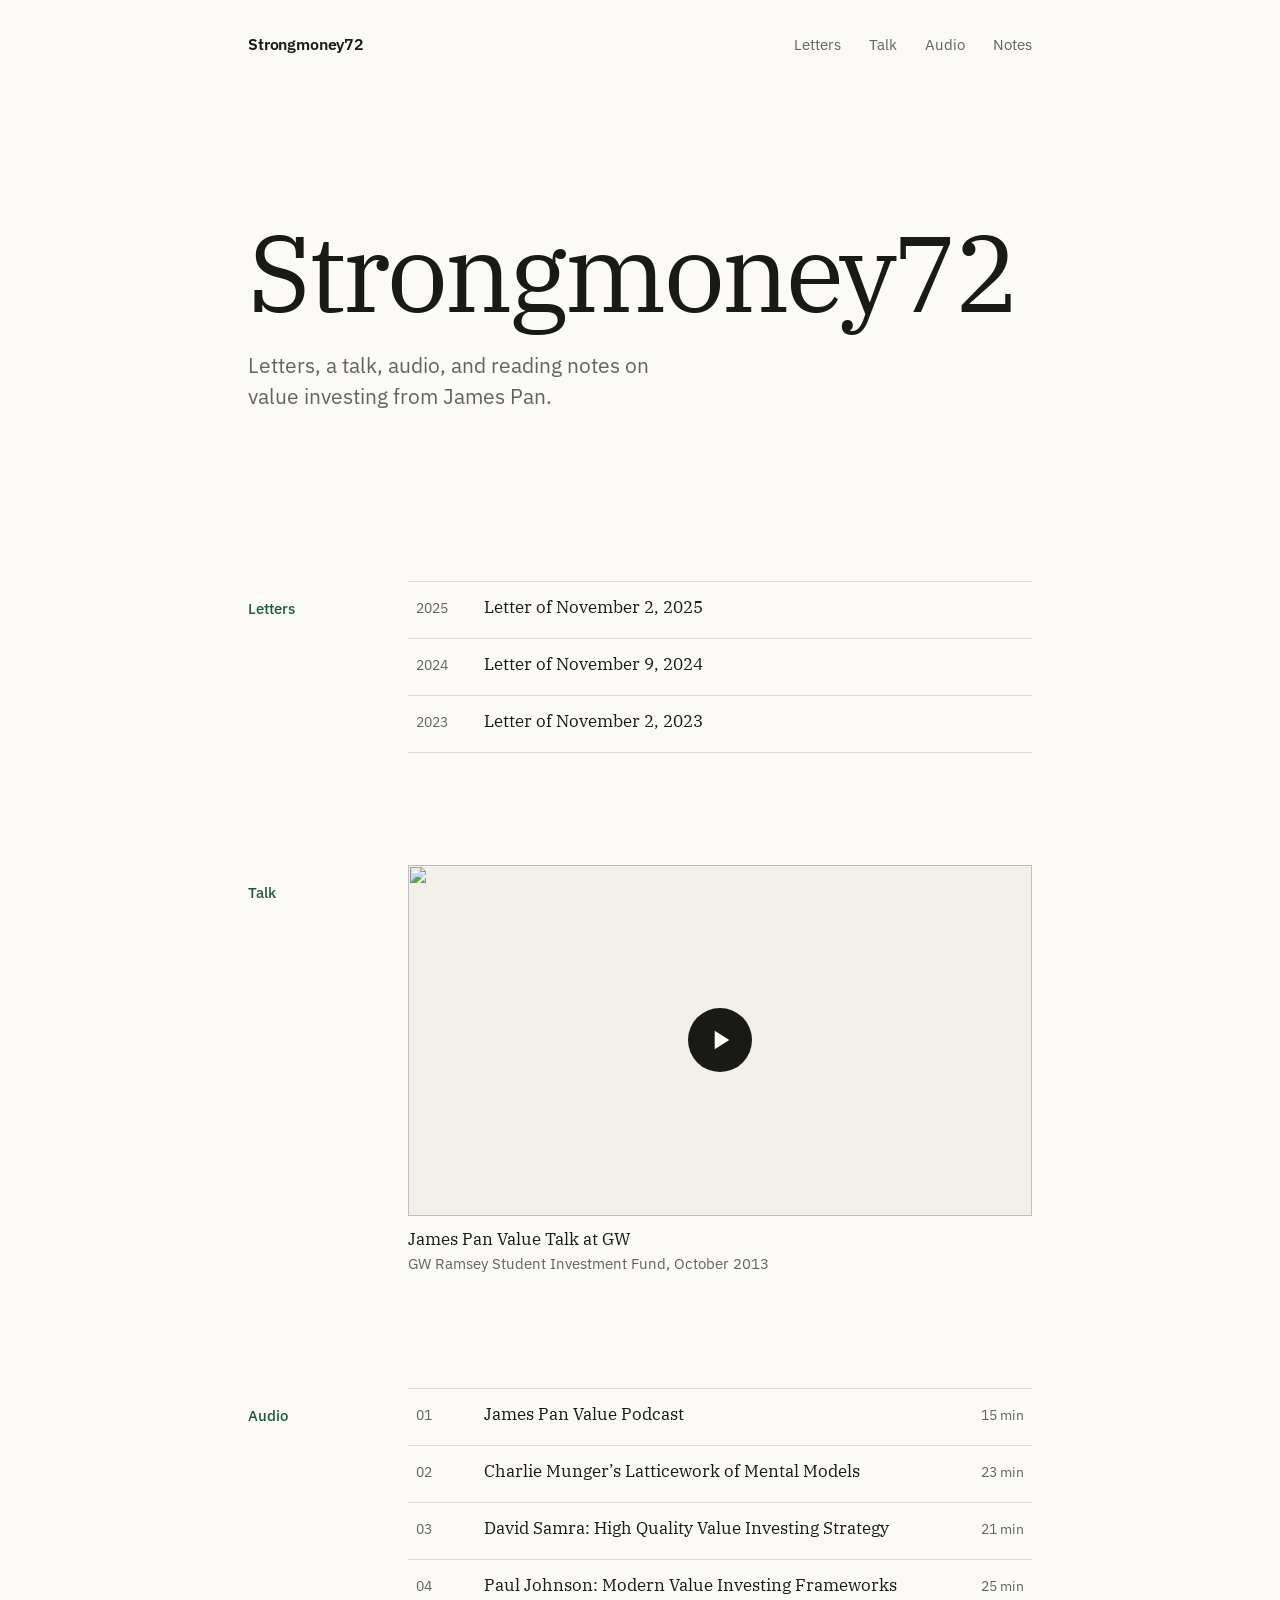
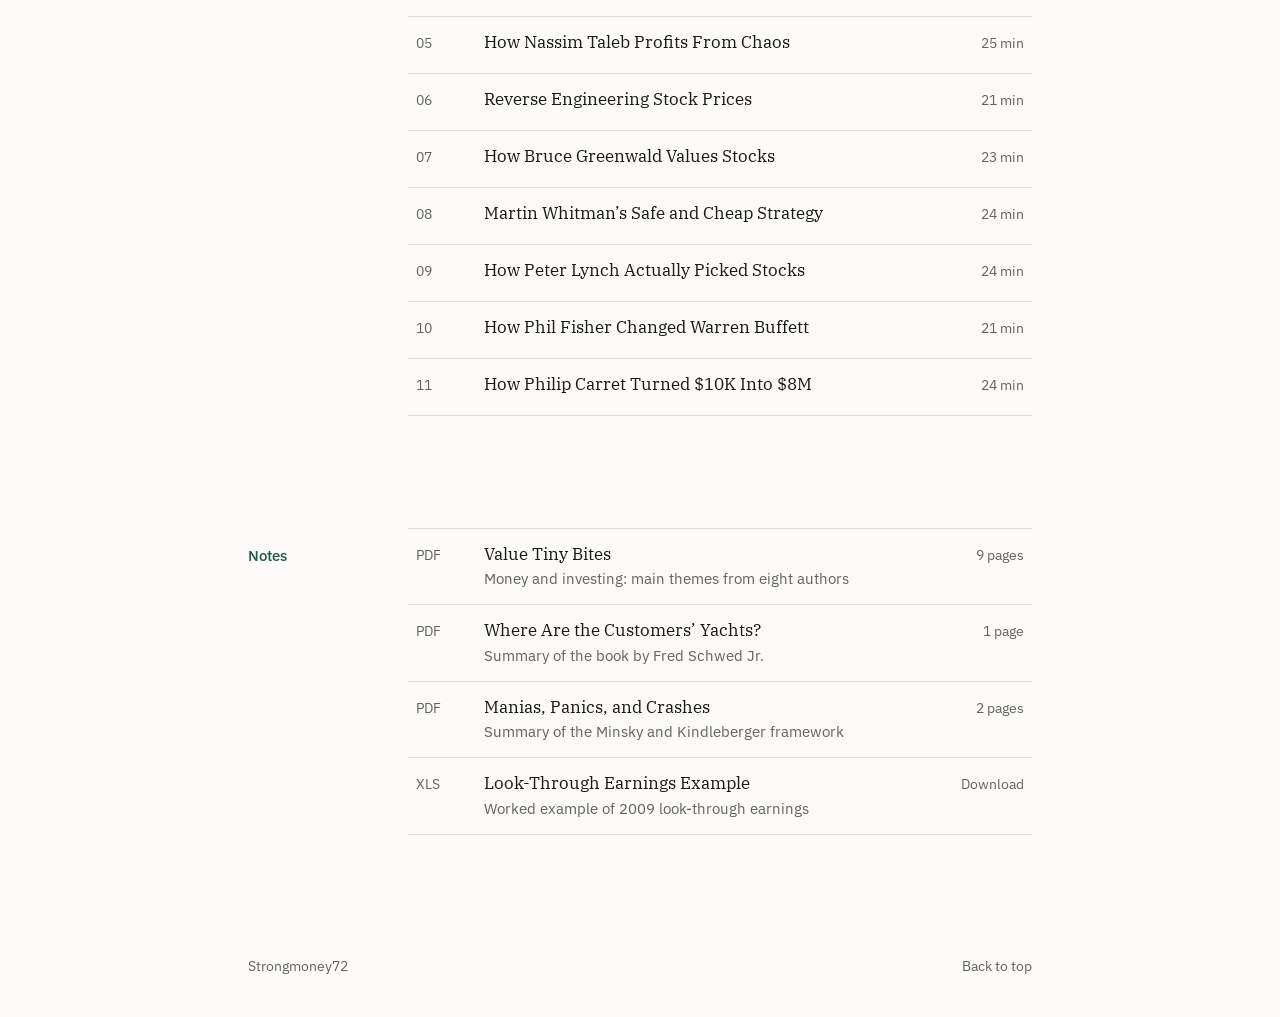
==== index.html @ 0101af50 "feat: rebuild Strongmoney72 as a static site Replaces the Wix site with plain HTML, CSS and JS. Lett" ====
<!doctype html>
<html lang="en">
<head>
  <meta charset="utf-8">
  <meta name="viewport" content="width=device-width, initial-scale=1">
  <title>Strongmoney72 | James Pan on value investing</title>
  <meta name="description" content="Letters, a talk, audio, and reading notes on value investing from James Pan.">
  <meta property="og:title" content="Strongmoney72">
  <meta property="og:description" content="Letters, a talk, audio, and reading notes on value investing from James Pan.">
  <meta property="og:type" content="website">
  <meta property="og:url" content="https://www.strongmoney72.com/">
  <link rel="icon" href="favicon.svg" type="image/svg+xml">
  <link rel="preconnect" href="https://fonts.googleapis.com">
  <link rel="preconnect" href="https://fonts.gstatic.com" crossorigin>
  <link rel="stylesheet" href="https://fonts.googleapis.com/css2?family=IBM+Plex+Sans:wght@400;500;600&family=IBM+Plex+Serif:wght@400;500&display=swap">
  <link rel="stylesheet" href="styles.css">
</head>
<body>
  <a class="skip" href="#main">Skip to content</a>

  <header class="site-header wrap">
    <a class="wordmark" href="#top">Strongmoney72</a>
    <nav aria-label="Sections">
      <a href="#letters">Letters</a>
      <a href="#talk">Talk</a>
      <a href="#audio">Audio</a>
      <a href="#notes">Notes</a>
    </nav>
  </header>

  <main id="main">
    <section class="hero wrap" id="top">
      <h1>Strongmoney72</h1>
      <p class="lede">Letters, a talk, audio, and reading notes on value investing from James Pan.</p>
    </section>

    <section class="section wrap" id="letters" aria-labelledby="letters-h">
      <h2 id="letters-h">Letters</h2>
      <ul class="rows">
        <li><a class="row" href="letters/2025.html">
          <span class="row-lead">2025</span>
          <span class="row-title">Letter of November 2, 2025</span>
        </a></li>
        <li><a class="row" href="letters/2024.html">
          <span class="row-lead">2024</span>
          <span class="row-title">Letter of November 9, 2024</span>
        </a></li>
        <li><a class="row" href="letters/2023.html">
          <span class="row-lead">2023</span>
          <span class="row-title">Letter of November 2, 2023</span>
        </a></li>
      </ul>
    </section>

    <section class="section wrap" id="talk" aria-labelledby="talk-h">
      <h2 id="talk-h">Talk</h2>
      <div class="talk">
        <a class="video" id="video" href="https://www.youtube.com/watch?v=S6ahjNIXH8g" aria-label="Play James Pan Value Talk at GW">
          <img src="https://i.ytimg.com/vi/S6ahjNIXH8g/hqdefault.jpg" alt="" width="480" height="360" loading="lazy">
          <span class="video-play" aria-hidden="true"><svg viewBox="0 0 24 24"><path d="M8 5v14l11-7z"/></svg></span>
        </a>
        <p class="caption"><strong>James Pan Value Talk at GW</strong><br>GW Ramsey Student Investment Fund, October 2013</p>
      </div>
    </section>

    <section class="section wrap" id="audio" aria-labelledby="audio-h">
      <h2 id="audio-h">Audio</h2>
      <ol class="rows tracks">
        <li><a class="row track" href="audio/james-pan-value-podcast.m4a"><span class="row-lead" aria-hidden="true">01</span><span class="row-title">James Pan Value Podcast</span><span class="row-meta">15 min</span></a></li>
        <li><a class="row track" href="audio/charlie-munger-latticework.m4a"><span class="row-lead" aria-hidden="true">02</span><span class="row-title">Charlie Munger’s Latticework of Mental Models</span><span class="row-meta">23 min</span></a></li>
        <li><a class="row track" href="audio/david-samra-high-quality-value.m4a"><span class="row-lead" aria-hidden="true">03</span><span class="row-title">David Samra: High Quality Value Investing Strategy</span><span class="row-meta">21 min</span></a></li>
        <li><a class="row track" href="audio/paul-johnson-modern-value.m4a"><span class="row-lead" aria-hidden="true">04</span><span class="row-title">Paul Johnson: Modern Value Investing Frameworks</span><span class="row-meta">25 min</span></a></li>
        <li><a class="row track" href="audio/nassim-taleb-profits-from-chaos.m4a"><span class="row-lead" aria-hidden="true">05</span><span class="row-title">How Nassim Taleb Profits From Chaos</span><span class="row-meta">25 min</span></a></li>
        <li><a class="row track" href="audio/reverse-engineering-stock-prices.m4a"><span class="row-lead" aria-hidden="true">06</span><span class="row-title">Reverse Engineering Stock Prices</span><span class="row-meta">21 min</span></a></li>
        <li><a class="row track" href="audio/bruce-greenwald-values-stocks.m4a"><span class="row-lead" aria-hidden="true">07</span><span class="row-title">How Bruce Greenwald Values Stocks</span><span class="row-meta">23 min</span></a></li>
        <li><a class="row track" href="audio/martin-whitman-safe-and-cheap.m4a"><span class="row-lead" aria-hidden="true">08</span><span class="row-title">Martin Whitman’s Safe and Cheap Strategy</span><span class="row-meta">24 min</span></a></li>
        <li><a class="row track" href="audio/peter-lynch-picked-stocks.m4a"><span class="row-lead" aria-hidden="true">09</span><span class="row-title">How Peter Lynch Actually Picked Stocks</span><span class="row-meta">24 min</span></a></li>
        <li><a class="row track" href="audio/phil-fisher-changed-buffett.m4a"><span class="row-lead" aria-hidden="true">10</span><span class="row-title">How Phil Fisher Changed Warren Buffett</span><span class="row-meta">21 min</span></a></li>
        <li><a class="row track" href="audio/philip-carret-10k-to-8m.m4a"><span class="row-lead" aria-hidden="true">11</span><span class="row-title">How Philip Carret Turned $10K Into $8M</span><span class="row-meta">24 min</span></a></li>
      </ol>
    </section>

    <section class="section wrap" id="notes" aria-labelledby="notes-h">
      <h2 id="notes-h">Notes</h2>
      <ul class="rows">
        <li><a class="row" href="docs/value-tiny-bites.pdf">
          <span class="row-lead">PDF</span>
          <span class="row-title">Value Tiny Bites<small>Money and investing: main themes from eight authors</small></span>
          <span class="row-meta">9 pages</span>
        </a></li>
        <li><a class="row" href="docs/customers-yachts-summary.pdf">
          <span class="row-lead">PDF</span>
          <span class="row-title">Where Are the Customers’ Yachts?<small>Summary of the book by Fred Schwed Jr.</small></span>
          <span class="row-meta">1 page</span>
        </a></li>
        <li><a class="row" href="docs/manias-panics-summary.pdf">
          <span class="row-lead">PDF</span>
          <span class="row-title">Manias, Panics, and Crashes<small>Summary of the Minsky and Kindleberger framework</small></span>
          <span class="row-meta">2 pages</span>
        </a></li>
        <li><a class="row" href="docs/look-through-earnings-example.xls" download>
          <span class="row-lead">XLS</span>
          <span class="row-title">Look-Through Earnings Example<small>Worked example of 2009 look-through earnings</small></span>
          <span class="row-meta">Download</span>
        </a></li>
      </ul>
    </section>
  </main>

  <footer class="site-footer wrap">
    <span>Strongmoney72</span>
    <a href="#top">Back to top</a>
  </footer>

  <div class="player" id="player" hidden role="region" aria-label="Audio player">
    <div class="player-inner wrap">
      <button class="play" id="play" type="button" aria-label="Pause">
        <svg class="icon-pause" viewBox="0 0 24 24" aria-hidden="true"><path d="M7 5h4v14H7zM13 5h4v14h-4z"/></svg>
        <svg class="icon-play" viewBox="0 0 24 24" aria-hidden="true"><path d="M8 5v14l11-7z"/></svg>
      </button>
      <div class="now">
        <p class="now-title" id="now-title" aria-live="polite"></p>
        <div class="scrub">
          <span id="elapsed">0:00</span>
          <input id="seek" type="range" min="0" max="100" value="0" step="1" aria-label="Seek">
          <span id="total">0:00</span>
        </div>
      </div>
      <button class="speed" id="speed" type="button" aria-label="Playback speed 1x">1×</button>
    </div>
    <audio id="audio-el" preload="metadata"></audio>
  </div>

  <script src="app.js" defer></script>
</body>
</html>
---- styles.css ----
:root {
  --paper: #fbfaf6;
  --ink: #191a17;
  --muted: #62635c;
  --rule: #dddbd2;
  --accent: #1d5a42;
  --hover: #f1efe7;
  --serif: "IBM Plex Serif", Georgia, serif;
  --sans: "IBM Plex Sans", system-ui, sans-serif;
  --gutter: clamp(16px, 5vw, 48px);
  --player-h: 0px;
  color-scheme: light dark;
}

@media (prefers-color-scheme: dark) {
  :root {
    --paper: #141512;
    --ink: #eeede6;
    --muted: #a5a59b;
    --rule: #30312c;
    --accent: #7fc8a6;
    --hover: #1e1f1b;
  }
}

*, *::before, *::after { box-sizing: border-box; }

html { scroll-behavior: smooth; scroll-padding-top: 24px; -webkit-text-size-adjust: 100%; }

body {
  margin: 0;
  padding-bottom: var(--player-h);
  background: var(--paper);
  color: var(--ink);
  font: 400 1rem/1.6 var(--sans);
  -webkit-font-smoothing: antialiased;
}

a { color: inherit; text-decoration: none; }
ul, ol { list-style: none; margin: 0; padding: 0; }
h1, h2, p { margin: 0; }

:focus-visible { outline: 2px solid var(--accent); outline-offset: 2px; }

.wrap { width: 100%; max-width: 880px; margin-inline: auto; padding-inline: var(--gutter); }

.skip {
  position: absolute;
  left: 16px;
  top: -64px;
  padding: 8px 16px;
  background: var(--ink);
  color: var(--paper);
  z-index: 30;
}
.skip:focus { top: 16px; }

.site-header {
  display: flex;
  align-items: center;
  justify-content: space-between;
  gap: 16px;
  padding-block: 20px;
}

.wordmark { font-weight: 600; letter-spacing: -0.01em; padding-block: 12px; }

.site-header nav { display: flex; gap: clamp(12px, 3vw, 28px); }
.site-header nav a {
  padding-block: 12px;
  color: var(--muted);
  font-size: 0.9375rem;
  transition: color 150ms ease-out;
}
.site-header nav a:hover { color: var(--ink); }

.hero { padding-block: clamp(56px, 12vw, 128px) clamp(56px, 10vw, 112px); }

.hero h1 {
  font: 400 clamp(2.75rem, 11.5vw, 6.75rem)/1 var(--serif);
  letter-spacing: -0.035em;
}

.lede {
  max-width: 34ch;
  margin-top: 24px;
  color: var(--muted);
  font-size: clamp(1.125rem, 2.4vw, 1.3125rem);
  line-height: 1.5;
}

.section {
  display: grid;
  gap: 16px;
  padding-block: 40px;
}

.section h2 {
  color: var(--accent);
  font: 500 0.9375rem/1.4 var(--sans);
}

@media (min-width: 768px) {
  .section { grid-template-columns: 128px minmax(0, 1fr); gap: 32px; padding-block: 56px; }
  .section h2 { padding-top: 17px; }
}

.rows { border-top: 1px solid var(--rule); }
.rows li { border-bottom: 1px solid var(--rule); }

.row {
  display: grid;
  grid-template-columns: 44px minmax(0, 1fr);
  column-gap: 8px;
  align-items: baseline;
  min-height: 56px;
  padding: 14px 8px;
  transition: background-color 150ms ease-out;
}
.row:hover { background: var(--hover); }

.row-lead { color: var(--muted); font-size: 0.875rem; font-variant-numeric: tabular-nums; }

.row-title { font: 400 1.0625rem/1.4 var(--serif); }
.row-title small {
  display: block;
  margin-top: 2px;
  color: var(--muted);
  font: 400 0.9375rem/1.45 var(--sans);
}

.row-meta {
  grid-column: 2;
  color: var(--muted);
  font-size: 0.875rem;
  font-variant-numeric: tabular-nums;
}

@media (min-width: 640px) {
  .row { grid-template-columns: 52px minmax(0, 1fr) auto; column-gap: 16px; }
  .row-meta { grid-column: 3; white-space: nowrap; }
}

.track[aria-current="true"] .row-title,
.track[aria-current="true"] .row-lead { color: var(--accent); }

.video {
  position: relative;
  display: block;
  aspect-ratio: 16 / 9;
  overflow: hidden;
  background: var(--hover);
}
.video img, .video iframe { display: block; width: 100%; height: 100%; border: 0; object-fit: cover; }

.video-play {
  position: absolute;
  inset: 0;
  display: grid;
  place-items: center;
}
.video-play svg {
  width: 64px;
  height: 64px;
  padding: 16px;
  border-radius: 50%;
  background: #191a17;
  fill: #fbfaf6;
  transition: opacity 150ms ease-out;
}
.video:hover .video-play svg { opacity: 0.85; }

.caption { margin-top: 12px; color: var(--muted); font-size: 0.9375rem; }
.caption strong { color: var(--ink); font: 400 1.0625rem/1.4 var(--serif); }

.site-footer {
  display: flex;
  justify-content: space-between;
  gap: 16px;
  margin-top: 40px;
  padding-block: 24px 40px;
  color: var(--muted);
  font-size: 0.875rem;
}
.site-footer a { padding-block: 12px; margin-block: -12px; }
.site-footer a:hover { color: var(--ink); }

.player {
  position: fixed;
  inset: auto 0 0;
  z-index: 20;
  background: var(--paper);
  border-top: 1px solid var(--rule);
  padding-bottom: env(safe-area-inset-bottom);
}

.player-inner { display: flex; align-items: center; gap: 12px; padding-block: 10px; }

.play, .speed {
  flex: none;
  height: 44px;
  border: 0;
  cursor: pointer;
  font: 500 0.875rem var(--sans);
  font-variant-numeric: tabular-nums;
  transition: opacity 150ms ease-out;
}
.play:hover, .speed:hover { opacity: 0.8; }

.play {
  display: grid;
  place-items: center;
  width: 44px;
  border-radius: 50%;
  background: var(--ink);
  color: var(--paper);
}
.play svg { width: 22px; height: 22px; fill: currentColor; }
.play .icon-play { display: none; }
.play[data-paused="true"] .icon-play { display: block; }
.play[data-paused="true"] .icon-pause { display: none; }

.speed { min-width: 48px; background: none; color: var(--ink); }

.now { flex: 1; min-width: 0; }
.now-title {
  overflow: hidden;
  font: 400 0.9375rem/1.4 var(--serif);
  white-space: nowrap;
  text-overflow: ellipsis;
}
.now-title.error { color: var(--muted); font-family: var(--sans); white-space: normal; }

.scrub {
  display: flex;
  align-items: center;
  gap: 8px;
  color: var(--muted);
  font-size: 0.75rem;
  font-variant-numeric: tabular-nums;
}
.scrub input { flex: 1; min-width: 0; height: 20px; margin: 0; accent-color: var(--accent); cursor: pointer; }

@media (prefers-reduced-motion: reduce) {
  html { scroll-behavior: auto; }
  * { transition: none !important; }
}

.letter { max-width: 680px; margin-inline: auto; padding-block: 24px 40px; font: 400 1.0625rem/1.7 var(--serif); }
.letter p, .letter ul, .letter blockquote { margin: 0 0 1.1em; }
.letter ul { padding-left: 1.25em; list-style: disc; }
.letter a { color: var(--accent); text-decoration: underline; text-underline-offset: 2px; overflow-wrap: anywhere; }
.letter h2 { margin: 2em 0 0.75em; font: 500 1.25rem/1.35 var(--serif); }
.letter h3 { margin: 2em 0 0.75em; font: italic 400 1.1875rem/1.35 var(--serif); }
.letter strong { font-weight: 500; }
.letter sup { line-height: 0; font: 400 0.75em var(--sans); }
.letter .item { padding-left: 1.5em; text-indent: -1.5em; }
.letter .sub { padding-left: 1.5em; }
.letter blockquote { padding-left: 1em; border-left: 2px solid var(--rule); color: var(--muted); }

.letterhead { margin-bottom: 2.5em; padding-bottom: 1.5em; border-bottom: 1px solid var(--rule); font-family: var(--sans); }
.letterhead h1 { font: 400 clamp(1.75rem, 6vw, 2.25rem)/1.2 var(--serif); letter-spacing: -0.02em; }
.letter .letterhead p { margin: 4px 0 0; color: var(--muted); font-size: 0.9375rem; }

.sign { margin-top: 2em; }

.table-wrap { margin: 0 0 1.5em; overflow-x: auto; }
.letter table { width: 100%; border-collapse: collapse; font: 400 0.9375rem/1.4 var(--sans); font-variant-numeric: tabular-nums; }
.letter th, .letter td { padding: 8px 12px 8px 0; border-bottom: 1px solid var(--rule); text-align: right; vertical-align: bottom; }
.letter th { font-weight: 500; }
.letter th:first-child, .letter td:first-child { text-align: left; }
.letter table.wide { min-width: 620px; }
.letter table.wide td:last-child, .letter table.wide th:last-child { padding-left: 12px; text-align: left; }
.letter table.narrow { max-width: 440px; }

.footnotes { margin-top: 2.5em; padding-top: 1.25em; border-top: 1px solid var(--rule); color: var(--muted); font: 400 0.875rem/1.6 var(--sans); }
.footnotes p { margin-bottom: 0.6em; }

.site-footer span { display: flex; flex-wrap: wrap; gap: 16px; }
.site-footer span a:hover { color: var(--ink); }
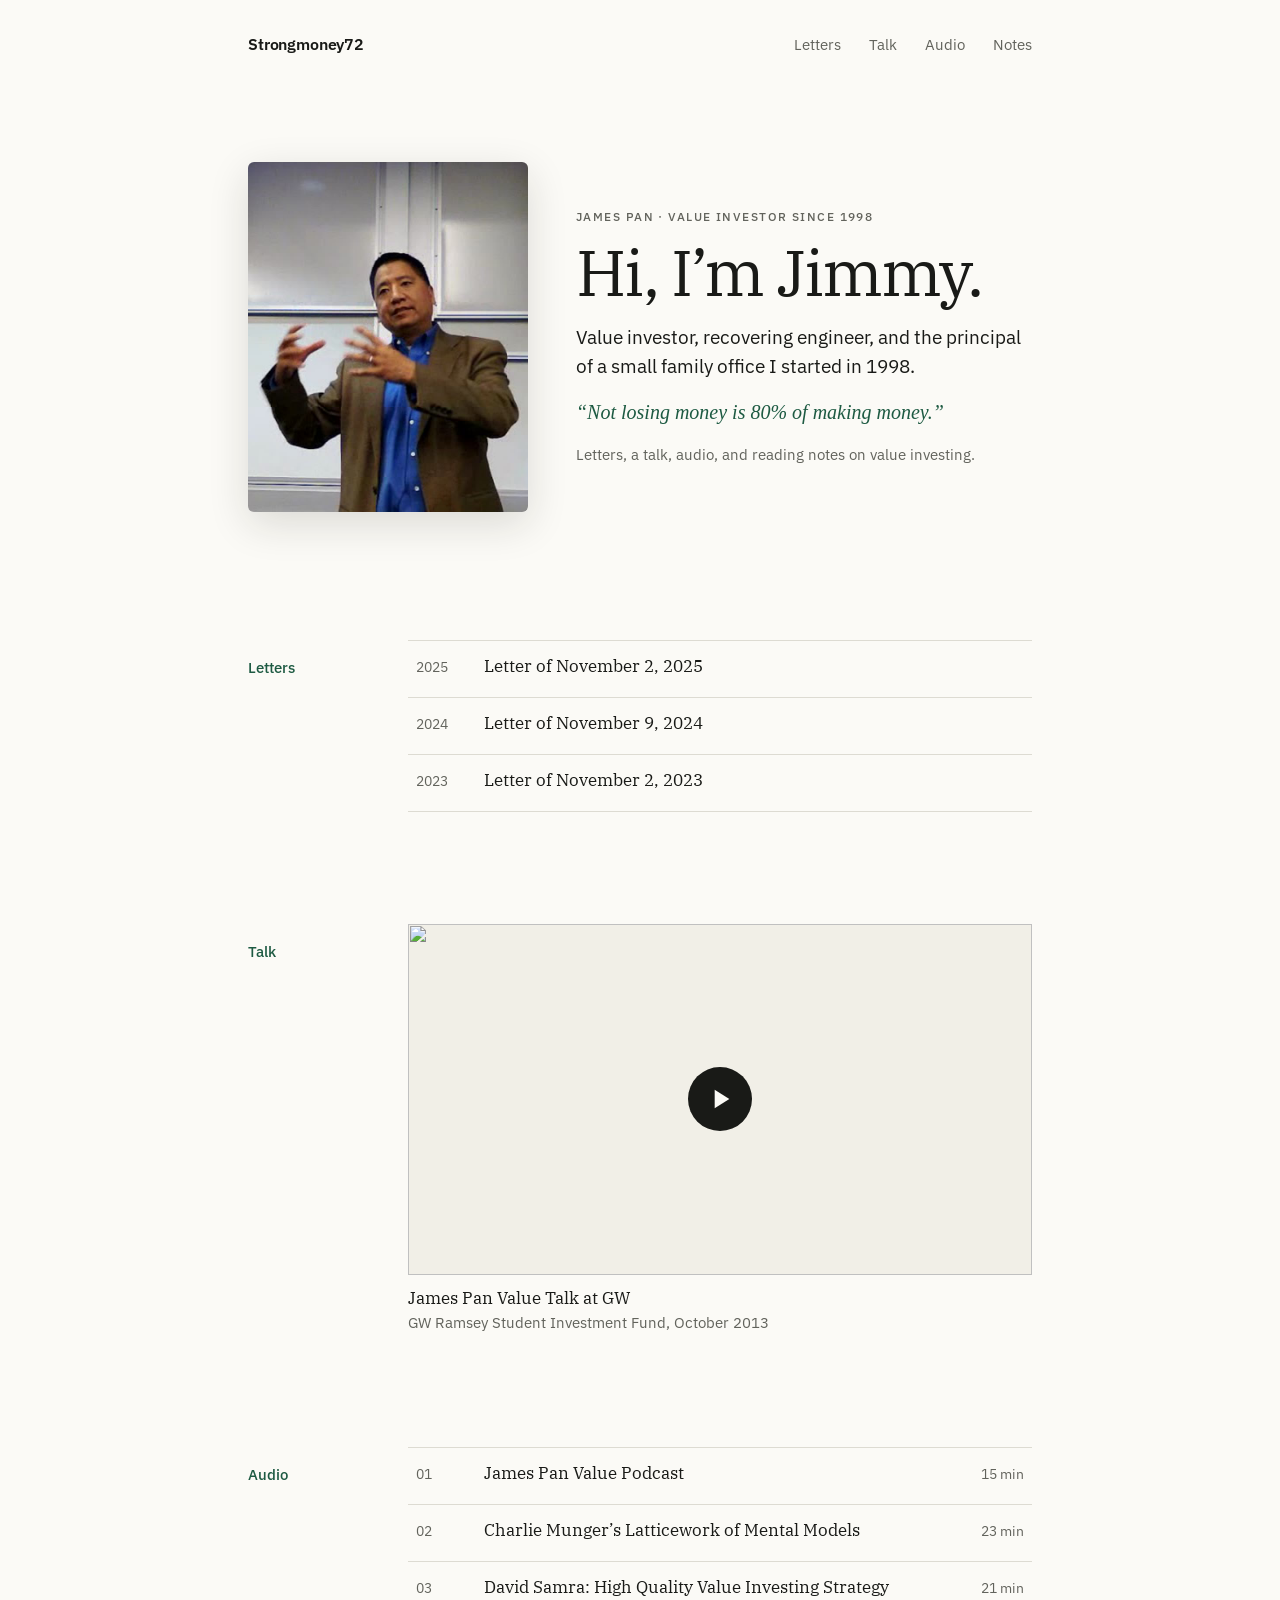
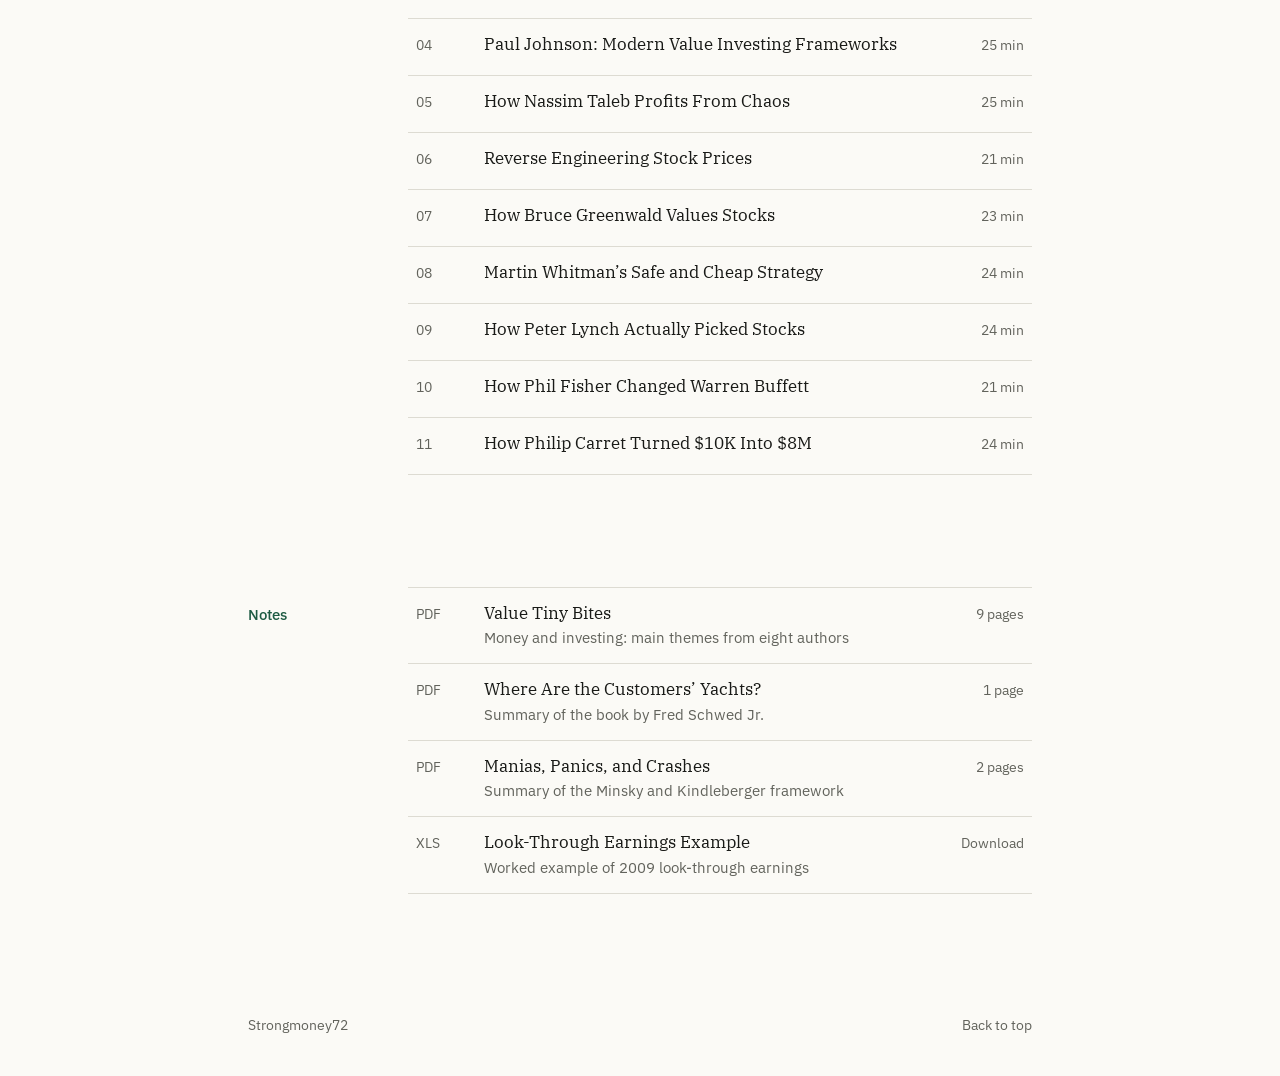
==== commit f336dcd8: "feat: rebuild hero around James Pan's photo and intro" ====
--- a/index.html
+++ b/index.html
@@ -12,7 +12,7 @@
   <link rel="icon" href="favicon.svg" type="image/svg+xml">
   <link rel="preconnect" href="https://fonts.googleapis.com">
   <link rel="preconnect" href="https://fonts.gstatic.com" crossorigin>
-  <link rel="stylesheet" href="https://fonts.googleapis.com/css2?family=IBM+Plex+Sans:wght@400;500;600&family=IBM+Plex+Serif:wght@400;500&display=swap">
+  <link rel="stylesheet" href="https://fonts.googleapis.com/css2?family=IBM+Plex+Sans:wght@400;500;600&family=IBM+Plex+Serif:ital,wght@0,400;0,500;1,400&display=swap">
   <link rel="stylesheet" href="styles.css">
 </head>
 <body>
@@ -30,8 +30,14 @@
 
   <main id="main">
     <section class="hero wrap" id="top">
-      <h1>Strongmoney72</h1>
-      <p class="lede">Letters, a talk, audio, and reading notes on value investing from James Pan.</p>
+      <img class="hero-photo" src="assets/james-pan.jpg" alt="James Pan giving a talk" width="640" height="800">
+      <div class="hero-text">
+        <p class="eyebrow">James Pan · Value Investor Since 1998</p>
+        <h1>Hi, I’m Jimmy.</h1>
+        <p class="role">Value investor, recovering engineer, and the principal of a small family office I started in 1998.</p>
+        <p class="tagline">“Not losing money is 80% of making money.”</p>
+        <p class="lede">Letters, a talk, audio, and reading notes on value investing.</p>
+      </div>
     </section>
 
     <section class="section wrap" id="letters" aria-labelledby="letters-h">
--- a/styles.css
+++ b/styles.css
@@ -74,19 +74,56 @@
 }
 .site-header nav a:hover { color: var(--ink); }
 
-.hero { padding-block: clamp(56px, 12vw, 128px) clamp(56px, 10vw, 112px); }
+.hero {
+  display: grid;
+  gap: 32px;
+  padding-block: clamp(32px, 7vw, 72px) clamp(40px, 7vw, 72px);
+}
+
+.hero-photo {
+  display: block;
+  width: 100%;
+  max-width: 220px;
+  height: auto;
+  aspect-ratio: 4 / 5;
+  object-fit: cover;
+  border-radius: 6px;
+  background: var(--hover);
+  box-shadow: 0 12px 40px rgba(25, 26, 23, 0.14);
+}
+
+.eyebrow {
+  margin-bottom: 12px;
+  color: var(--muted);
+  font-size: 0.75rem;
+  font-weight: 500;
+  letter-spacing: 0.12em;
+  text-transform: uppercase;
+}
 
 .hero h1 {
-  font: 400 clamp(2.75rem, 11.5vw, 6.75rem)/1 var(--serif);
-  letter-spacing: -0.035em;
-}
-
-.lede {
-  max-width: 34ch;
-  margin-top: 24px;
-  color: var(--muted);
-  font-size: clamp(1.125rem, 2.4vw, 1.3125rem);
-  line-height: 1.5;
+  font: 400 clamp(2.5rem, 7.5vw, 4rem)/1.08 var(--serif);
+  letter-spacing: -0.03em;
+}
+
+.role {
+  max-width: 44ch;
+  margin-top: 16px;
+  font-size: clamp(1.0625rem, 2vw, 1.1875rem);
+  line-height: 1.55;
+}
+
+.tagline {
+  margin-top: 16px;
+  color: var(--accent);
+  font: italic 400 clamp(1.125rem, 2.2vw, 1.25rem)/1.45 var(--serif);
+}
+
+.lede { margin-top: 16px; color: var(--muted); font-size: 0.9375rem; }
+
+@media (min-width: 720px) {
+  .hero { grid-template-columns: 280px minmax(0, 1fr); gap: 48px; align-items: center; }
+  .hero-photo { max-width: none; }
 }
 
 .section {
